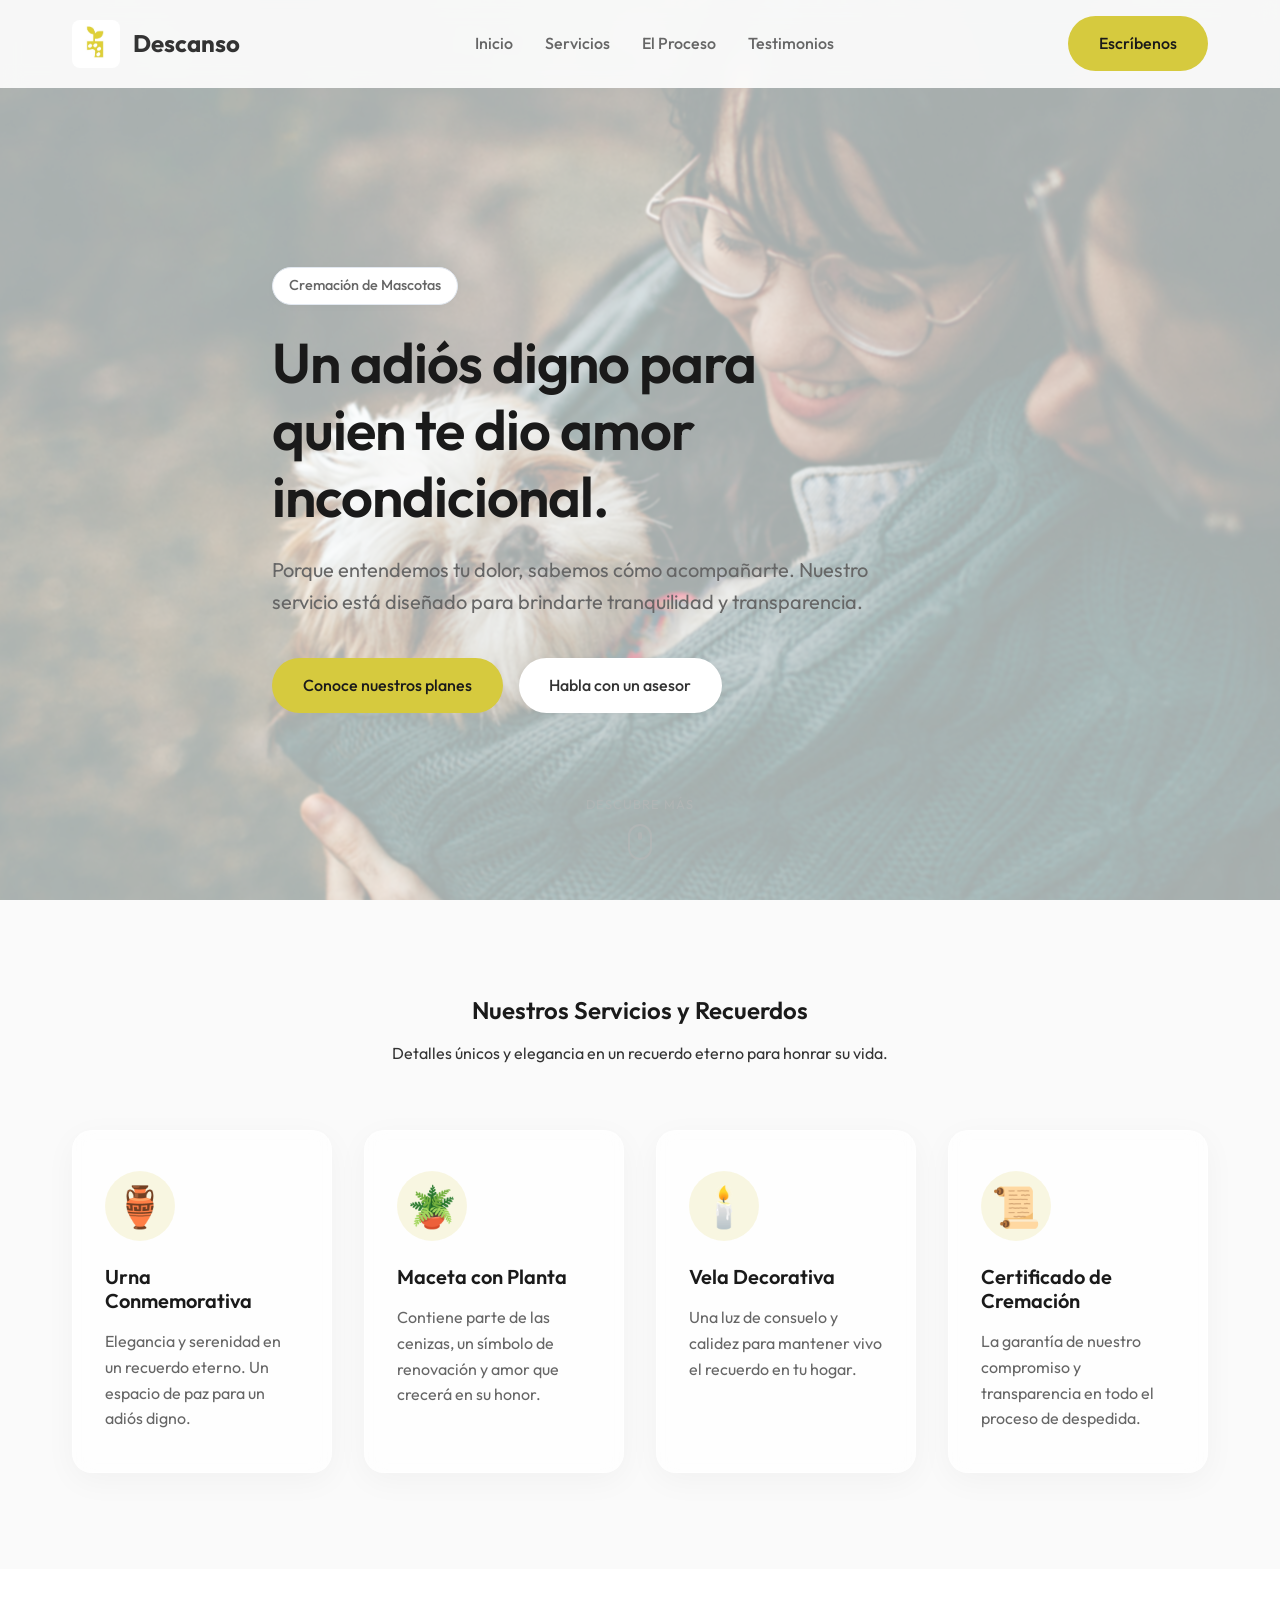
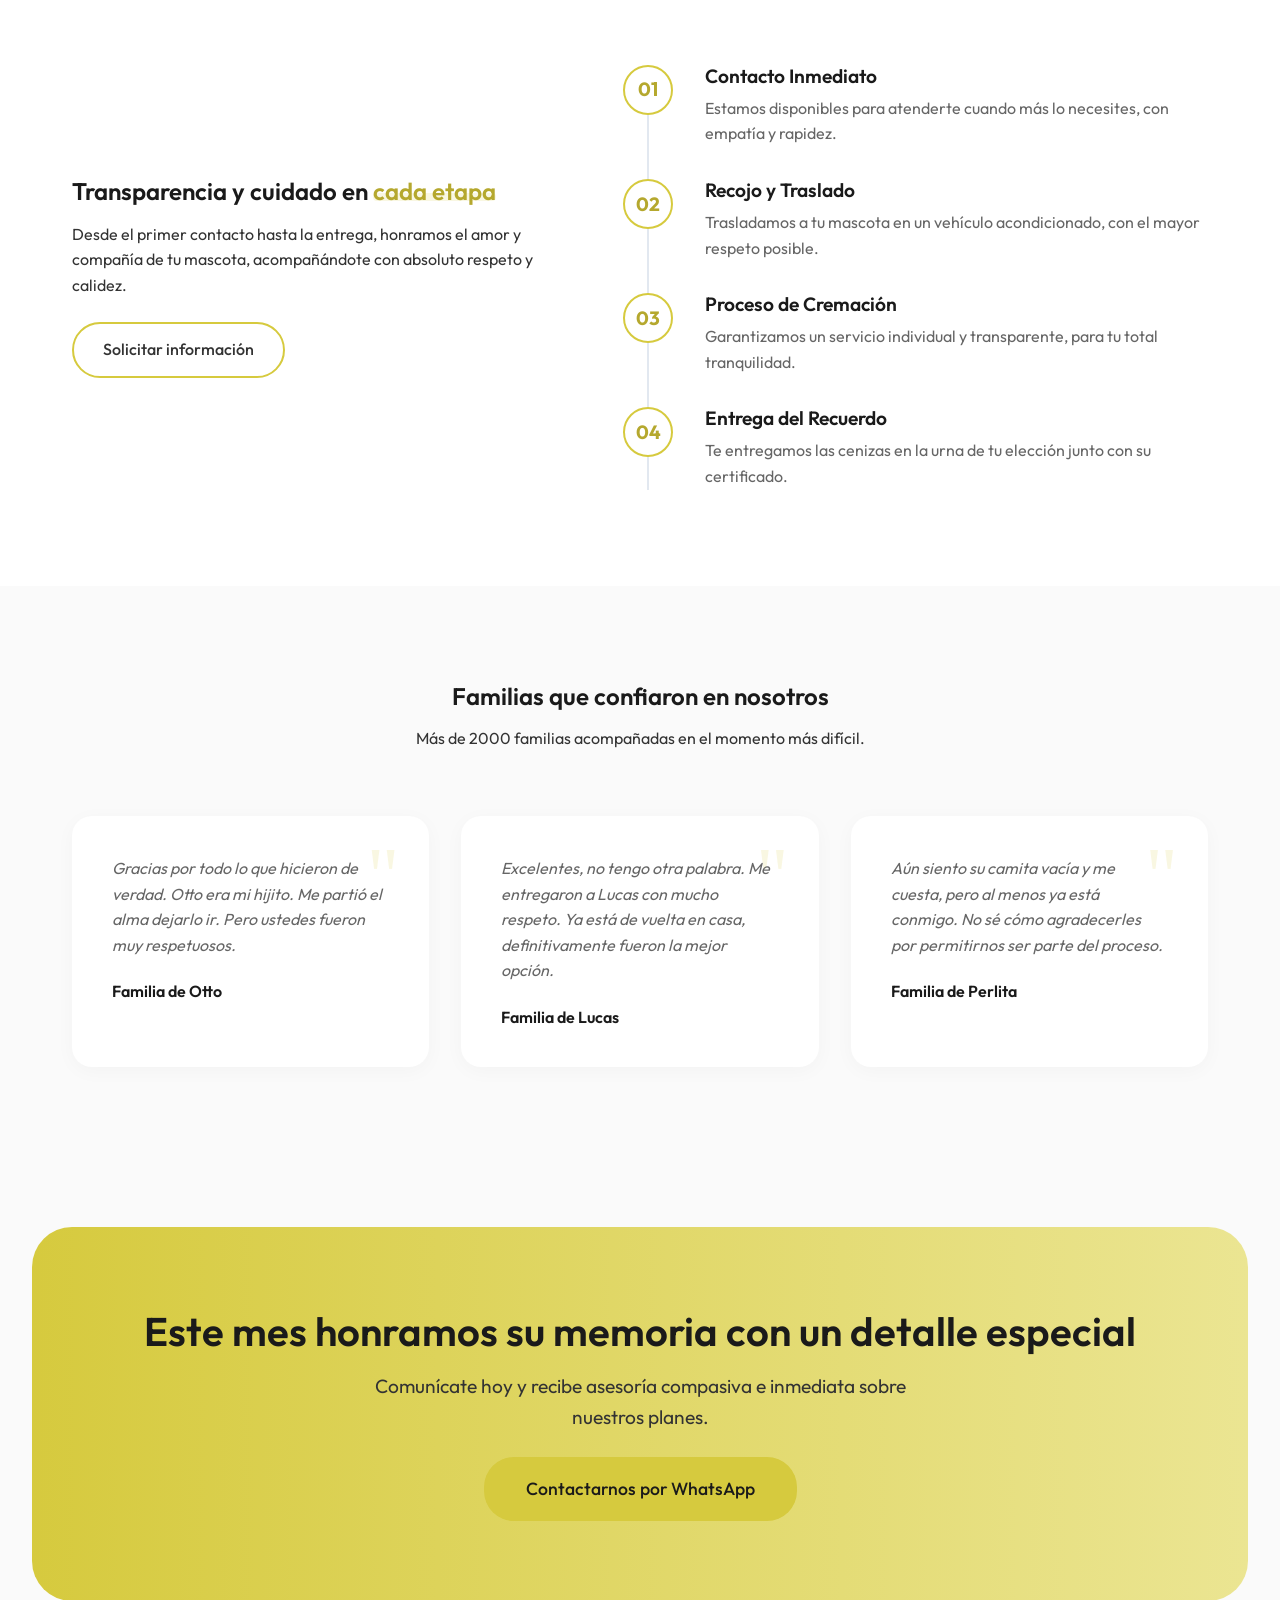
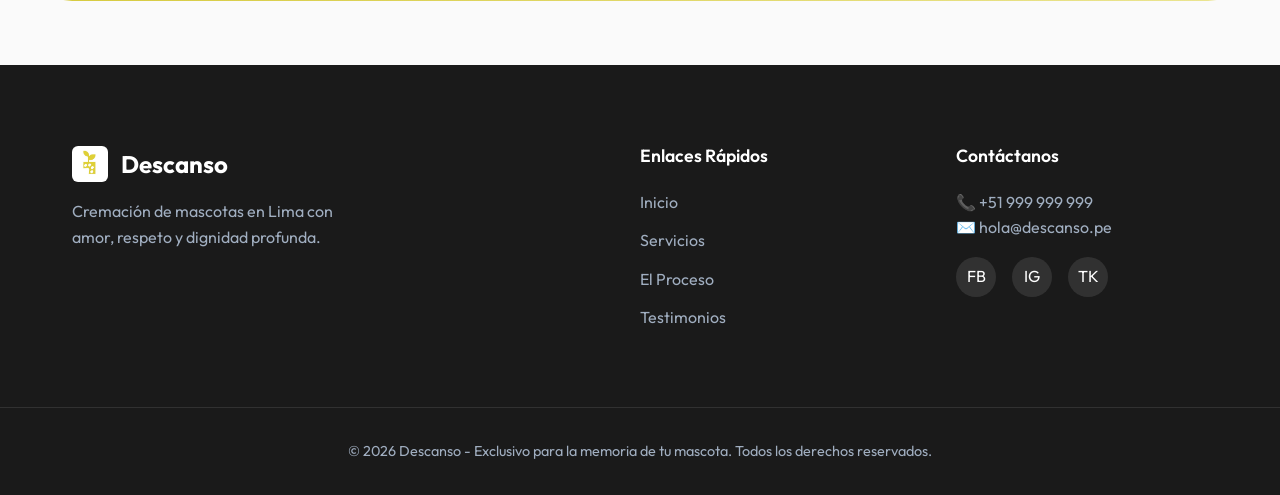
==== index.html @ 3d981d2b "first commit" ====
<!DOCTYPE html>
<html lang="es">

<head>
    <meta charset="UTF-8">
    <meta name="viewport" content="width=device-width, initial-scale=1.0">
    <title>Descanso | Cremación de Mascotas con Amor y Respeto</title>
    <meta name="description"
        content="En Descanso brindamos cremación de mascotas con respeto y cariño. Acompañamos cada paso del adiós, preservando su memoria con amor y dignidad.">

    <!-- Google Fonts -->
    <link rel="preconnect" href="https://fonts.googleapis.com">
    <link rel="preconnect" href="https://fonts.gstatic.com" crossorigin>
    <link href="https://fonts.googleapis.com/css2?family=Outfit:wght@300;400;500;600;700&display=swap" rel="stylesheet">

    <!-- Custom CSS -->
    <link rel="stylesheet" href="style.css">
</head>

<body>
    <!-- Navbar -->
    <header class="navbar" id="navbar">
        <div class="container nav-container">
            <a href="#" class="logo">
                <img src="img/logo.jpg" alt="Logo Descanso" style="height: 48px; width: auto; border-radius: 8px;">
                <span>Descanso</span>
            </a>
            <nav class="nav-links">
                <a href="#inicio">Inicio</a>
                <a href="servicios.html">Servicios</a>
                <a href="#proceso">El Proceso</a>
                <a href="#testimonios">Testimonios</a>
            </nav>
            <a href="https://wa.me/" class="btn btn-primary nav-cta">Escríbenos</a>

            <button class="menu-toggle" aria-label="Abrir menú">
                <span></span>
                <span></span>
                <span></span>
            </button>
        </div>
    </header>

    <main>
        <!-- Hero Section -->
        <section id="inicio" class="hero">
            <div class="hero-bg"></div>
            <div class="container hero-content">
                <span class="badge fade-up">Cremación de Mascotas</span>
                <h1 class="fade-up stagger-1">Un adiós digno para<br>quien te dio amor incondicional.</h1>
                <p class="fade-up stagger-2">Porque entendemos tu dolor, sabemos cómo acompañarte. Nuestro servicio está
                    diseñado para brindarte tranquilidad y transparencia.</p>
                <div class="hero-buttons fade-up stagger-3">
                    <a href="servicios.html" class="btn btn-primary">Conoce nuestros planes</a>
                    <a href="https://wa.me/" class="btn btn-secondary">Habla con un asesor</a>
                </div>
            </div>
            <div class="hero-scroll-indicator">
                <span>Descubre más</span>
                <div class="mouse">
                    <div class="wheel"></div>
                </div>
            </div>
        </section>

        <!-- Services Section -->
        <section id="servicios" class="services section-padding">
            <div class="container">
                <div class="section-header text-center fade-in">
                    <h2>Nuestros Servicios y Recuerdos</h2>
                    <p>Detalles únicos y elegancia en un recuerdo eterno para honrar su vida.</p>
                </div>

                <div class="services-grid">
                    <!-- Service Card 1 -->
                    <div class="service-card glass fade-up">
                        <div class="card-icon">🏺</div>
                        <h3>Urna Conmemorativa</h3>
                        <p>Elegancia y serenidad en un recuerdo eterno. Un espacio de paz para un adiós digno.</p>
                    </div>

                    <!-- Service Card 2 -->
                    <div class="service-card glass fade-up stagger-1">
                        <div class="card-icon">🪴</div>
                        <h3>Maceta con Planta</h3>
                        <p>Contiene parte de las cenizas, un símbolo de renovación y amor que crecerá en su honor.</p>
                    </div>

                    <!-- Service Card 3 -->
                    <div class="service-card glass fade-up stagger-2">
                        <div class="card-icon">🕯️</div>
                        <h3>Vela Decorativa</h3>
                        <p>Una luz de consuelo y calidez para mantener vivo el recuerdo en tu hogar.</p>
                    </div>

                    <!-- Service Card 4 -->
                    <div class="service-card glass fade-up stagger-3">
                        <div class="card-icon">📜</div>
                        <h3>Certificado de Cremación</h3>
                        <p>La garantía de nuestro compromiso y transparencia en todo el proceso de despedida.</p>
                    </div>
                </div>
            </div>
        </section>

        <!-- Process Section -->
        <section id="proceso" class="process section-padding bg-light">
            <div class="container">
                <div class="process-wrapper">
                    <div class="process-text fade-in">
                        <h2>Transparencia y cuidado en <span class="highlight">cada etapa</span></h2>
                        <p>Desde el primer contacto hasta la entrega, honramos el amor y compañía de tu mascota,
                            acompañándote con absoluto respeto y calidez.</p>
                        <a href="https://wa.me/" class="btn btn-outline mt-4">Solicitar información</a>
                    </div>

                    <div class="process-steps">
                        <div class="step fade-left">
                            <div class="step-number">01</div>
                            <div class="step-content">
                                <h4>Contacto Inmediato</h4>
                                <p>Estamos disponibles para atenderte cuando más lo necesites, con empatía y rapidez.
                                </p>
                            </div>
                        </div>
                        <div class="step fade-left stagger-1">
                            <div class="step-number">02</div>
                            <div class="step-content">
                                <h4>Recojo y Traslado</h4>
                                <p>Trasladamos a tu mascota en un vehículo acondicionado, con el mayor respeto posible.
                                </p>
                            </div>
                        </div>
                        <div class="step fade-left stagger-2">
                            <div class="step-number">03</div>
                            <div class="step-content">
                                <h4>Proceso de Cremación</h4>
                                <p>Garantizamos un servicio individual y transparente, para tu total tranquilidad.</p>
                            </div>
                        </div>
                        <div class="step fade-left stagger-3">
                            <div class="step-number">04</div>
                            <div class="step-content">
                                <h4>Entrega del Recuerdo</h4>
                                <p>Te entregamos las cenizas en la urna de tu elección junto con su certificado.</p>
                            </div>
                        </div>
                    </div>
                </div>
            </div>
        </section>

        <!-- Testimonials -->
        <section id="testimonios" class="testimonials section-padding">
            <div class="container">
                <div class="section-header text-center fade-in">
                    <h2>Familias que confiaron en nosotros</h2>
                    <p>Más de 2000 familias acompañadas en el momento más difícil.</p>
                </div>

                <div class="testimonial-carousel fade-up">
                    <div class="testimonial-card">
                        <div class="quote-icon">"</div>
                        <p>Gracias por todo lo que hicieron de verdad. Otto era mi hijito. Me partió el alma dejarlo ir.
                            Pero ustedes fueron muy respetuosos.</p>
                        <h4>Familia de Otto</h4>
                    </div>
                    <div class="testimonial-card">
                        <div class="quote-icon">"</div>
                        <p>Excelentes, no tengo otra palabra. Me entregaron a Lucas con mucho respeto. Ya está de vuelta
                            en casa, definitivamente fueron la mejor opción.</p>
                        <h4>Familia de Lucas</h4>
                    </div>
                    <div class="testimonial-card">
                        <div class="quote-icon">"</div>
                        <p>Aún siento su camita vacía y me cuesta, pero al menos ya está conmigo. No sé cómo
                            agradecerles por permitirnos ser parte del proceso.</p>
                        <h4>Familia de Perlita</h4>
                    </div>
                </div>
            </div>
        </section>

        <!-- CTA Section -->
        <section class="bottom-cta section-padding text-center">
            <div class="container fade-in">
                <h2>Este mes honramos su memoria con un detalle especial</h2>
                <p>Comunícate hoy y recibe asesoría compasiva e inmediata sobre nuestros planes.</p>
                <a href="https://wa.me/" class="btn btn-primary btn-large mt-4">Contactarnos por WhatsApp</a>
            </div>
        </section>
    </main>

    <footer class="footer">
        <div class="container footer-grid">
            <div class="footer-brand">
                <div class="logo">
                    <img src="img/logo.jpg" alt="Logo Descanso" style="height: 36px; width: auto; border-radius: 6px;">
                    <span>Descanso</span>
                </div>
                <p>Cremación de mascotas en Lima con amor, respeto y dignidad profunda.</p>
            </div>
            <div class="footer-links">
                <h4>Enlaces Rápidos</h4>
                <ul>
                    <li><a href="#inicio">Inicio</a></li>
                    <li><a href="servicios.html">Servicios</a></li>
                    <li><a href="#proceso">El Proceso</a></li>
                    <li><a href="#testimonios">Testimonios</a></li>
                </ul>
            </div>
            <div class="footer-contact">
                <h4>Contáctanos</h4>
                <p>📞 +51 999 999 999</p>
                <p>✉️ hola@descanso.pe</p>
                <div class="social-links">
                    <a href="#" aria-label="Facebook">FB</a>
                    <a href="#" aria-label="Instagram">IG</a>
                    <a href="#" aria-label="TikTok">TK</a>
                </div>
            </div>
        </div>
        <div class="footer-bottom text-center">
            <p>&copy; 2026 Descanso - Exclusivo para la memoria de tu mascota. Todos los derechos reservados.</p>
        </div>
    </footer>

    <script src="main.js"></script>
</body>

</html>
---- style.css ----
/* =========================================
   Base & Variables
   ========================================= */
:root {
    /* Colors derived from the provided logo */
    --primary-color: #D6CA3E;
    /* The mustard/yellow-green logo color */
    --primary-dark: #B5A82E;
    --primary-light: #EBE592;
    --primary-opaque: rgba(214, 202, 62, 0.15);

    --text-main: #333333;
    --text-muted: #666666;
    --bg-color: #FAFAFA;
    --bg-light: #FFFFFF;
    --border-color: #E2E8F0;

    /* Typography */
    --font-family: 'Outfit', sans-serif;

    /* Spacing & Layout */
    --max-width: 1200px;
    --transition: all 0.3s cubic-bezier(0.25, 0.8, 0.25, 1);
}

* {
    margin: 0;
    padding: 0;
    box-sizing: border-box;
}

html {
    scroll-behavior: smooth;
}

body {
    font-family: var(--font-family);
    color: var(--text-main);
    background-color: var(--bg-color);
    line-height: 1.6;
    overflow-x: hidden;
}

h1,
h2,
h3,
h4 {
    font-weight: 600;
    line-height: 1.2;
    margin-bottom: 1rem;
    color: #1A1A1A;
}

a {
    text-decoration: none;
    color: inherit;
    transition: var(--transition);
}

img {
    max-width: 100%;
    height: auto;
    display: block;
}

.container {
    max-width: var(--max-width);
    margin: 0 auto;
    padding: 0 2rem;
}

.section-padding {
    padding: 6rem 0;
}

.text-center {
    text-align: center;
}

.mt-4 {
    margin-top: 1.5rem;
}

/* =========================================
   Typography Utilities
   ========================================= */
.highlight {
    color: var(--primary-dark);
    position: relative;
    display: inline-block;
}

.highlight::after {
    content: '';
    position: absolute;
    bottom: 5px;
    left: 0;
    width: 100%;
    height: 8px;
    background-color: var(--primary-opaque);
    z-index: -1;
    border-radius: 4px;
}

/* =========================================
   Buttons
   ========================================= */
.btn {
    display: inline-block;
    padding: 0.8rem 1.8rem;
    border-radius: 30px;
    font-weight: 500;
    cursor: pointer;
    text-align: center;
    border: 2px solid transparent;
}

.btn-primary {
    background-color: var(--primary-color);
    color: #1a1a1a;
}

.btn-primary:hover {
    background-color: var(--primary-dark);
    transform: translateY(-2px);
    box-shadow: 0 4px 12px rgba(214, 202, 62, 0.3);
}

.btn-secondary {
    background-color: #fff;
    color: var(--text-main);
    box-shadow: 0 2px 8px rgba(0, 0, 0, 0.05);
}

.btn-secondary:hover {
    box-shadow: 0 6px 16px rgba(0, 0, 0, 0.1);
    transform: translateY(-2px);
}

.btn-outline {
    border-color: var(--primary-color);
    color: var(--text-main);
    background: transparent;
}

.btn-outline:hover {
    background-color: var(--primary-color);
    color: #1a1a1a;
}

.btn-large {
    padding: 1rem 2.5rem;
    font-size: 1.1rem;
}

/* =========================================
   Navbar
   ========================================= */
.navbar {
    position: fixed;
    top: 0;
    width: 100%;
    background-color: rgba(255, 255, 255, 0.9);
    backdrop-filter: blur(10px);
    z-index: 1000;
    transition: var(--transition);
    border-bottom: 1px solid transparent;
}

.navbar.scrolled {
    box-shadow: 0 2px 15px rgba(0, 0, 0, 0.05);
    border-bottom-color: var(--border-color);
    padding: 10px 0;
}

.nav-container {
    display: flex;
    justify-content: space-between;
    align-items: center;
    padding: 1rem 2rem;
    transition: var(--transition);
}

.navbar.scrolled .nav-container {
    padding: 0.5rem 2rem;
}

.logo {
    display: flex;
    align-items: center;
    gap: 0.8rem;
    font-size: 1.5rem;
    font-weight: 700;
    color: var(--text-main);
}

.nav-links {
    display: flex;
    gap: 2rem;
}

.nav-links a {
    font-weight: 500;
    color: var(--text-muted);
}

.nav-links a:hover,
.nav-links a.active {
    color: var(--primary-dark);
}

.menu-toggle {
    display: none;
    background: transparent;
    border: none;
    cursor: pointer;
    flex-direction: column;
    gap: 5px;
}

.menu-toggle span {
    display: block;
    width: 25px;
    height: 3px;
    background-color: var(--text-main);
    transition: var(--transition);
    border-radius: 3px;
}

/* =========================================
   Hero Section
   ========================================= */
.hero {
    position: relative;
    min-height: 100vh;
    display: flex;
    align-items: center;
    padding-top: 80px;
    overflow: hidden;
}

.hero-bg {
    position: absolute;
    top: 0;
    left: 0;
    width: 100%;
    height: 100%;
    background: url('img/portada.jpg') center/cover no-repeat;
    z-index: 0;
    filter: blur(1px);
    transform: scale(1.05);
}

.hero::after {
    content: '';
    position: absolute;
    top: 0;
    left: 0;
    width: 100%;
    height: 100%;
    background: rgba(255, 255, 255, 0.65);
    z-index: 0;
}

.hero-content {
    position: relative;
    z-index: 1;
    max-width: 800px;
}

.badge {
    display: inline-block;
    padding: 0.4rem 1rem;
    background-color: var(--bg-light);
    border: 1px solid var(--border-color);
    border-radius: 20px;
    font-size: 0.9rem;
    font-weight: 500;
    color: var(--text-muted);
    margin-bottom: 1.5rem;
    box-shadow: 0 2px 10px rgba(0, 0, 0, 0.02);
}

.hero h1 {
    font-size: 3.5rem;
    letter-spacing: -1px;
    margin-bottom: 1.5rem;
}

.hero p {
    font-size: 1.25rem;
    color: var(--text-muted);
    margin-bottom: 2.5rem;
    max-width: 600px;
}

.hero-buttons {
    display: flex;
    gap: 1rem;
}

.hero-scroll-indicator {
    position: absolute;
    bottom: 40px;
    left: 50%;
    transform: translateX(-50%);
    display: flex;
    flex-direction: column;
    align-items: center;
    gap: 10px;
    opacity: 0.6;
    animation: bounce 2s infinite;
}

.hero-scroll-indicator span {
    font-size: 0.8rem;
    text-transform: uppercase;
    letter-spacing: 1px;
}

.mouse {
    width: 24px;
    height: 36px;
    border: 2px solid var(--text-main);
    border-radius: 12px;
    display: flex;
    justify-content: center;
    padding-top: 6px;
}

.wheel {
    width: 4px;
    height: 8px;
    background-color: var(--text-main);
    border-radius: 2px;
    animation: scroll 1.5s infinite;
}

/* =========================================
   Services Section (Glassmorphism)
   ========================================= */
.services-grid {
    display: grid;
    grid-template-columns: repeat(auto-fit, minmax(250px, 1fr));
    gap: 2rem;
    margin-top: 4rem;
}

.glass {
    background: rgba(255, 255, 255, 0.7);
    backdrop-filter: blur(10px);
    -webkit-backdrop-filter: blur(10px);
    border: 1px solid rgba(255, 255, 255, 0.5);
    border-radius: 20px;
    padding: 2.5rem 2rem;
    box-shadow: 0 8px 32px rgba(0, 0, 0, 0.04);
    transition: var(--transition);
}

.glass:hover {
    transform: translateY(-10px);
    box-shadow: 0 12px 40px rgba(0, 0, 0, 0.08);
    border-color: rgba(214, 202, 62, 0.3);
    /* Primary color low opacity */
}

.card-icon {
    font-size: 2.5rem;
    margin-bottom: 1.5rem;
    background: var(--primary-opaque);
    width: 70px;
    height: 70px;
    display: flex;
    align-items: center;
    justify-content: center;
    border-radius: 50%;
}

.service-card h3 {
    font-size: 1.25rem;
    margin-bottom: 1rem;
}

.service-card p {
    color: var(--text-muted);
    font-size: 1rem;
}

/* =========================================
   Process Section
   ========================================= */
.bg-light {
    background-color: #FFFFFF;
}

.process-wrapper {
    display: grid;
    grid-template-columns: 1fr 1.2fr;
    gap: 4rem;
    align-items: center;
}

.process-steps {
    display: flex;
    flex-direction: column;
    gap: 2rem;
    position: relative;
}

.process-steps::before {
    content: '';
    position: absolute;
    left: 24px;
    top: 0;
    bottom: 0;
    width: 2px;
    background-color: var(--border-color);
}

.step {
    display: flex;
    gap: 2rem;
    position: relative;
}

.step-number {
    width: 50px;
    height: 50px;
    background-color: var(--bg-light);
    border: 2px solid var(--primary-color);
    border-radius: 50%;
    display: flex;
    align-items: center;
    justify-content: center;
    font-weight: 700;
    font-size: 1.2rem;
    color: var(--primary-dark);
    z-index: 1;
    flex-shrink: 0;
}

.step-content h4 {
    font-size: 1.2rem;
    margin-bottom: 0.5rem;
}

.step-content p {
    color: var(--text-muted);
}

/* =========================================
   Testimonials
   ========================================= */
.testimonial-carousel {
    display: grid;
    grid-template-columns: repeat(auto-fit, minmax(300px, 1fr));
    gap: 2rem;
    margin-top: 4rem;
}

.testimonial-card {
    background-color: var(--bg-light);
    padding: 2.5rem;
    border-radius: 20px;
    box-shadow: 0 4px 20px rgba(0, 0, 0, 0.03);
    position: relative;
}

.quote-icon {
    position: absolute;
    top: 20px;
    right: 30px;
    font-size: 5rem;
    line-height: 1;
    color: var(--primary-opaque);
    font-family: serif;
}

.testimonial-card p {
    font-style: italic;
    color: var(--text-muted);
    margin-bottom: 1.5rem;
    position: relative;
    z-index: 1;
}

.testimonial-card h4 {
    font-size: 1rem;
    margin-bottom: 0;
}

/* =========================================
   Bottom CTA
   ========================================= */
.bottom-cta {
    background: linear-gradient(to right, var(--primary-color), var(--primary-light));
    border-radius: 40px;
    margin: 4rem 2rem;
    padding: 5rem 2rem;
}

.bottom-cta h2 {
    font-size: 2.5rem;
    color: #1a1a1a;
}

.bottom-cta p {
    font-size: 1.2rem;
    color: #333;
    max-width: 600px;
    margin: 0 auto;
}

/* =========================================
   Footer
   ========================================= */
.footer {
    background-color: #1A1A1A;
    color: #FFFFFF;
    padding: 5rem 0 2rem;
}

.footer-grid {
    display: grid;
    grid-template-columns: 2fr 1fr 1fr;
    gap: 4rem;
    margin-bottom: 4rem;
}

.footer-brand .logo {
    color: #FFFFFF;
    margin-bottom: 1rem;
}

.footer-brand p {
    color: #A0AEC0;
    max-width: 300px;
}

.footer h4 {
    color: #FFFFFF;
    margin-bottom: 1.5rem;
    font-size: 1.1rem;
}

.footer ul {
    list-style: none;
}

.footer ul li {
    margin-bottom: 0.8rem;
}

.footer ul a,
.footer-contact p {
    color: #A0AEC0;
}

.footer ul a:hover {
    color: var(--primary-color);
}

.social-links {
    display: flex;
    gap: 1rem;
    margin-top: 1rem;
}

.social-links a {
    width: 40px;
    height: 40px;
    background-color: rgba(255, 255, 255, 0.1);
    border-radius: 50%;
    display: flex;
    align-items: center;
    justify-content: center;
    color: #FFF;
}

.social-links a:hover {
    background-color: var(--primary-color);
    color: #1A1A1A;
    transform: translateY(-3px);
}

.footer-bottom {
    padding-top: 2rem;
    border-top: 1px solid rgba(255, 255, 255, 0.1);
    color: #A0AEC0;
    font-size: 0.9rem;
}

/* =========================================
   Animations
   ========================================= */
@keyframes scroll {
    0% {
        transform: translateY(0);
        opacity: 1;
    }

    100% {
        transform: translateY(10px);
        opacity: 0;
    }
}

@keyframes bounce {

    0%,
    20%,
    50%,
    80%,
    100% {
        transform: translateY(0) translateX(-50%);
    }

    40% {
        transform: translateY(-10px) translateX(-50%);
    }

    60% {
        transform: translateY(-5px) translateX(-50%);
    }
}

.fade-up {
    opacity: 0;
    transform: translateY(30px);
    transition: opacity 0.8s ease, transform 0.8s ease;
}

.fade-in {
    opacity: 0;
    transition: opacity 0.8s ease;
}

.fade-left {
    opacity: 0;
    transform: translateX(30px);
    transition: opacity 0.8s ease, transform 0.8s ease;
}

.visible {
    opacity: 1;
    transform: translateY(0) translateX(0);
}

.stagger-1 {
    transition-delay: 0.1s;
}

.stagger-2 {
    transition-delay: 0.2s;
}

.stagger-3 {
    transition-delay: 0.3s;
}

/* =========================================
   Mobile Responsiveness
   ========================================= */
@media (max-width: 992px) {
    .process-wrapper {
        grid-template-columns: 1fr;
        gap: 3rem;
    }

    .hero h1 {
        font-size: 2.8rem;
    }
}

@media (max-width: 768px) {

    .hero-bg {
        background: url('img/portada_movil.jpg') center top/cover no-repeat;
    }

    .nav-links,
    .nav-cta {
        display: none;
    }

    .menu-toggle {
        display: flex;
    }

    .hero h1 {
        font-size: 2.2rem;
    }

    .hero p {
        font-size: 1.1rem;
    }

    .hero-buttons {
        flex-direction: column;
    }

    .footer-grid {
        grid-template-columns: 1fr;
        gap: 2rem;
    }

    .section-padding {
        padding: 4rem 0;
    }

    .page-header {
        padding-top: 100px;
        padding-bottom: 40px;
        padding-left: 15px;
        padding-right: 15px;
    }

    .page-header h1 {
        font-size: 2.2rem;
    }

    .page-header p {
        font-size: 1rem;
    }

    .bottom-cta {
        margin: 2rem 1rem;
        padding: 3rem 1.5rem;
    }

    .bottom-cta h2 {
        font-size: 1.8rem;
    }

    /* Mobile Menu Active State */
    .nav-links.active {
        display: flex;
        flex-direction: column;
        position: absolute;
        top: 100%;
        left: 0;
        width: 100%;
        background-color: var(--bg-light);
        padding: 2rem;
        box-shadow: 0 10px 20px rgba(0, 0, 0, 0.05);
        gap: 1.5rem;
    }

    .nav-links.active a {
        font-size: 1.1rem;
    }
}

/* =========================================
   Página de Servicios (Planes)
   ========================================= */
.page-header {
    padding-top: 150px;
    padding-bottom: 50px;
    background: linear-gradient(135deg, #FFF9F0 0%, #FAFAFA 100%);
    text-align: center;
}

.page-header h1 {
    font-size: 3rem;
    margin-bottom: 1rem;
}

.page-header p {
    font-size: 1.2rem;
    color: var(--text-muted);
    max-width: 700px;
    margin: 0 auto;
}

.pricing-grid {
    display: grid;
    grid-template-columns: repeat(auto-fit, minmax(320px, 1fr));
    gap: 2rem;
    margin-top: 4rem;
    align-items: stretch;
}

.pricing-card {
    background: var(--bg-light);
    border-radius: 20px;
    padding: 3rem 2rem;
    text-align: center;
    box-shadow: 0 4px 20px rgba(0, 0, 0, 0.03);
    transition: var(--transition);
    border: 1px solid var(--border-color);
    position: relative;
    display: flex;
    flex-direction: column;
}

.pricing-card:hover {
    transform: translateY(-10px);
    box-shadow: 0 15px 40px rgba(0, 0, 0, 0.08);
    border-color: var(--primary-color);
}

.pricing-card.popular {
    border-color: var(--primary-color);
    background: linear-gradient(to bottom, #ffffff, #FFFDF0);
    transform: scale(1.05);
    z-index: 1;
}

.pricing-card.popular:hover {
    transform: scale(1.05) translateY(-10px);
}

.popular-badge {
    position: absolute;
    top: -15px;
    left: 50%;
    transform: translateX(-50%);
    background: var(--primary-dark);
    color: #FFF;
    padding: 0.5rem 1.5rem;
    border-radius: 20px;
    font-size: 0.9rem;
    font-weight: 600;
    box-shadow: 0 4px 10px rgba(181, 168, 46, 0.3);
}

.pricing-header {
    margin-bottom: 2rem;
    padding-bottom: 2rem;
    border-bottom: 1px solid var(--border-color);
}

.pricing-icon {
    font-size: 3rem;
    margin-bottom: 1rem;
}

.pricing-header h3 {
    font-size: 1.8rem;
    color: var(--primary-dark);
    margin-bottom: 0.5rem;
}

.pricing-header p {
    color: var(--text-muted);
    font-size: 0.95rem;
    min-height: 45px;
}

.pricing-features {
    list-style: none;
    margin-bottom: 2.5rem;
    text-align: left;
    flex-grow: 1;
}

.pricing-features li {
    margin-bottom: 1rem;
    position: relative;
    padding-left: 2rem;
    color: var(--text-main);
    font-size: 1rem;
}

.pricing-features li::before {
    content: '♥';
    position: absolute;
    left: 0;
    color: var(--primary-color);
    font-size: 1.2rem;
    line-height: 1;
}

@media (max-width: 992px) {
    .pricing-card.popular {
        transform: scale(1);
    }

    .pricing-card.popular:hover {
        transform: translateY(-10px);
    }
}
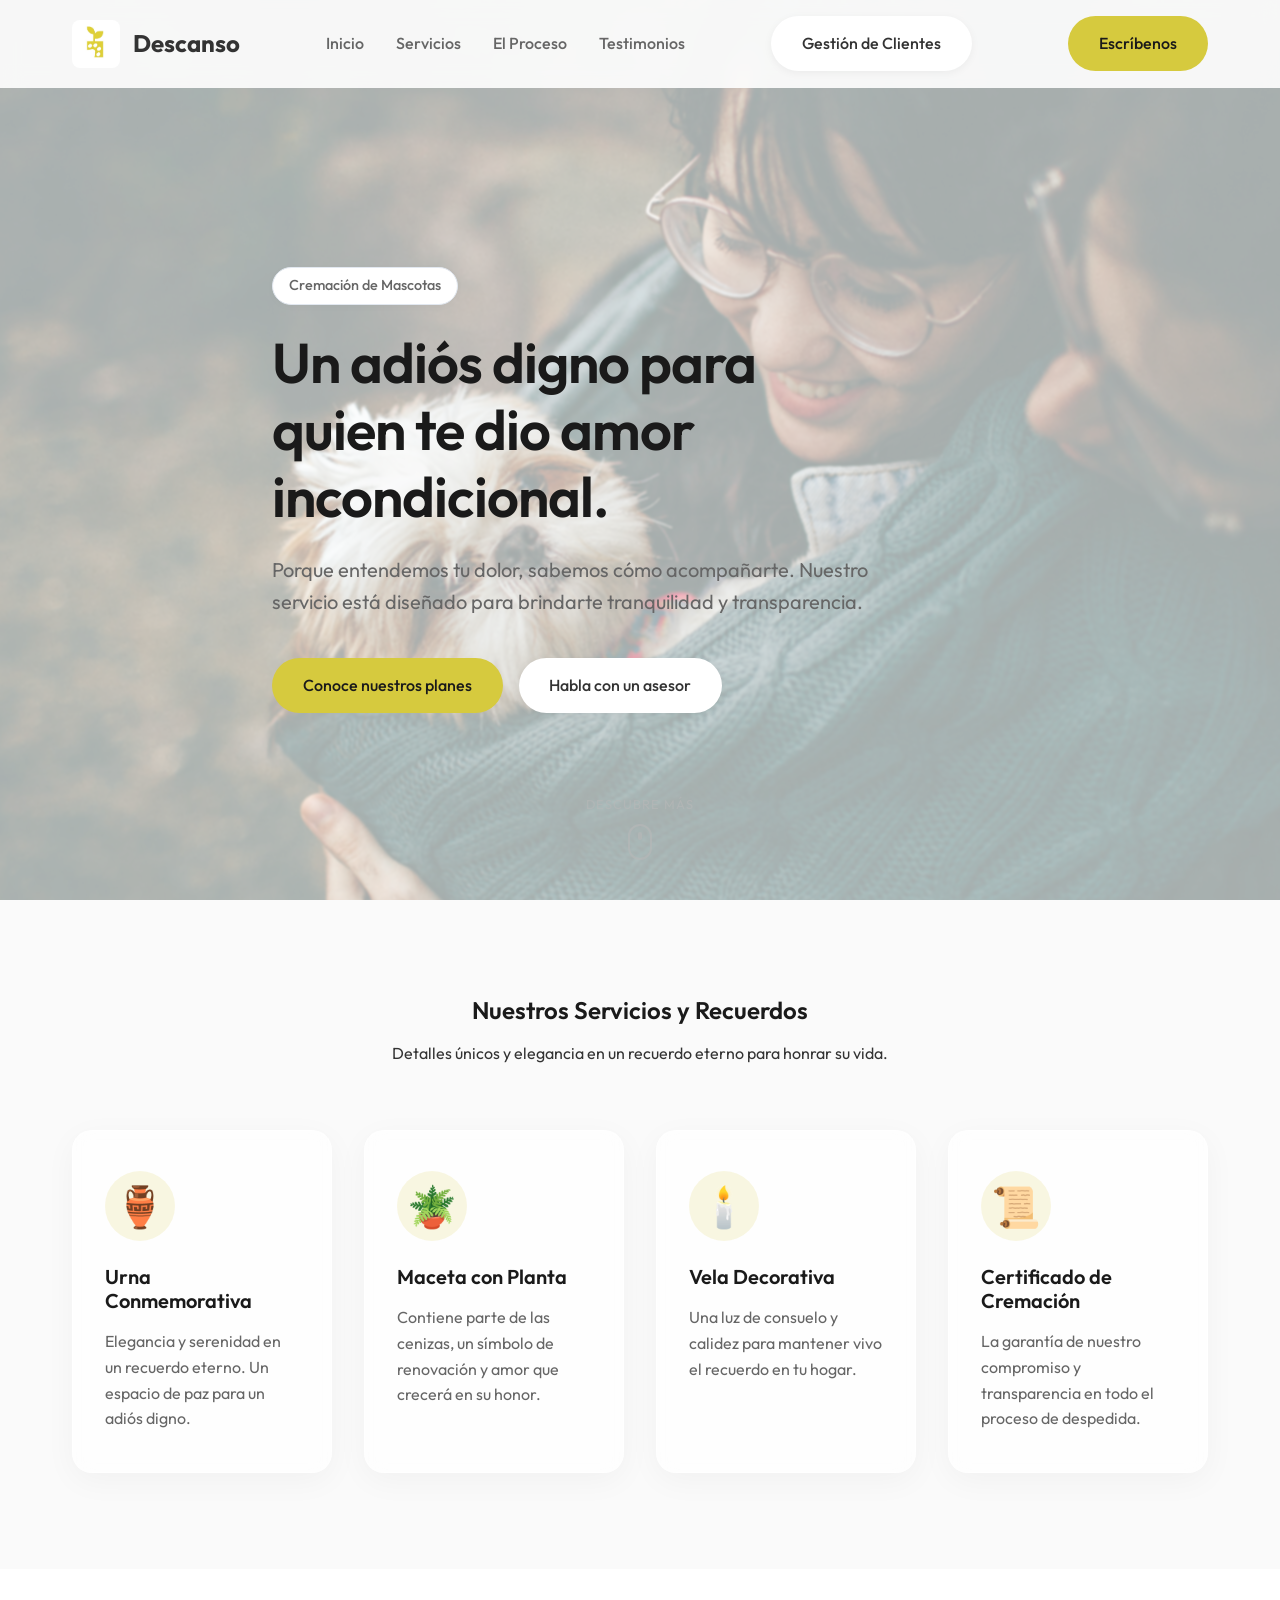
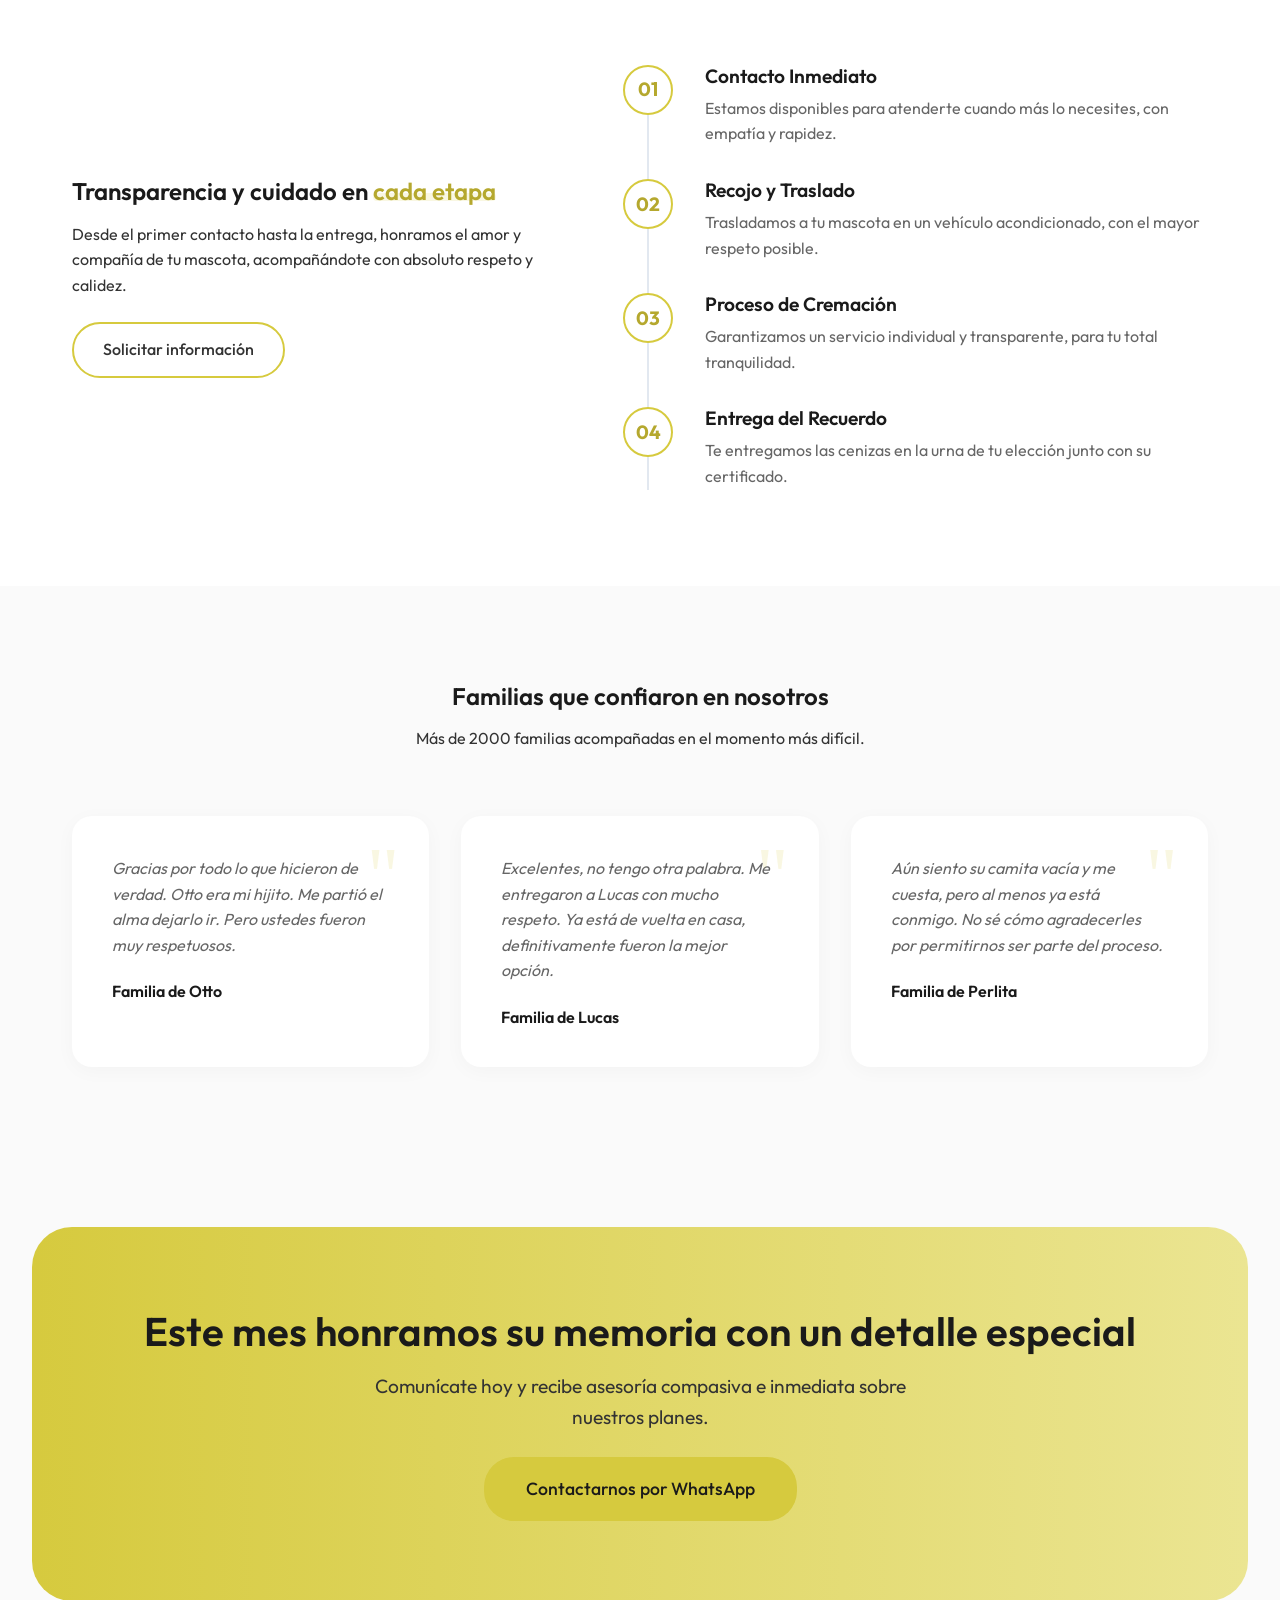
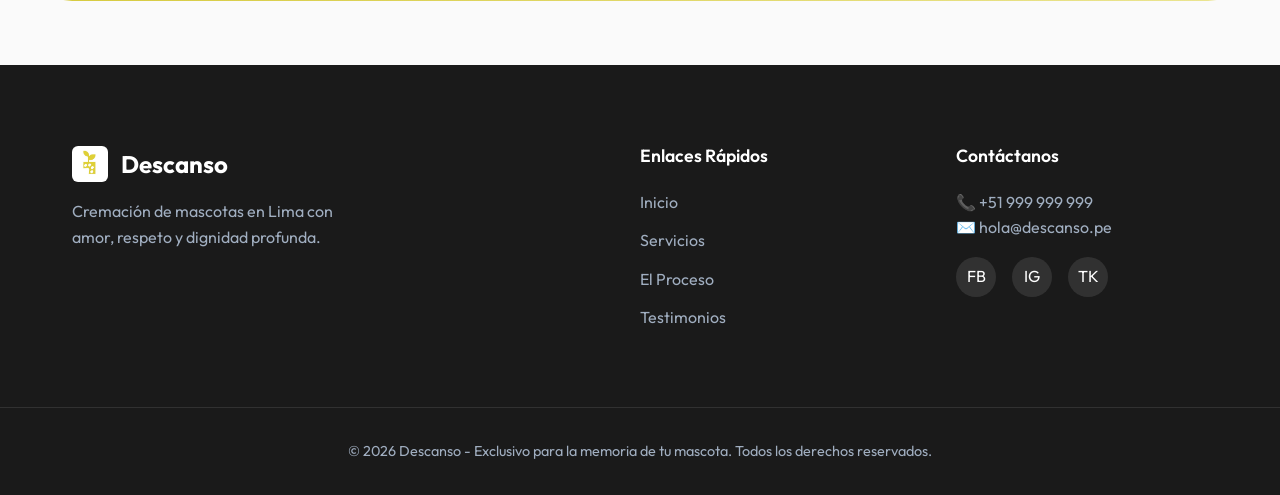
==== commit 536c2575: "update" ====
--- a/index.html
+++ b/index.html
@@ -31,6 +31,7 @@
                 <a href="#proceso">El Proceso</a>
                 <a href="#testimonios">Testimonios</a>
             </nav>
+            <a href="clientes.html" class="btn btn-secondary nav-cta" style="margin-right: 10px;">Gestión de Clientes</a>
             <a href="https://wa.me/" class="btn btn-primary nav-cta">Escríbenos</a>
 
             <button class="menu-toggle" aria-label="Abrir menú">
